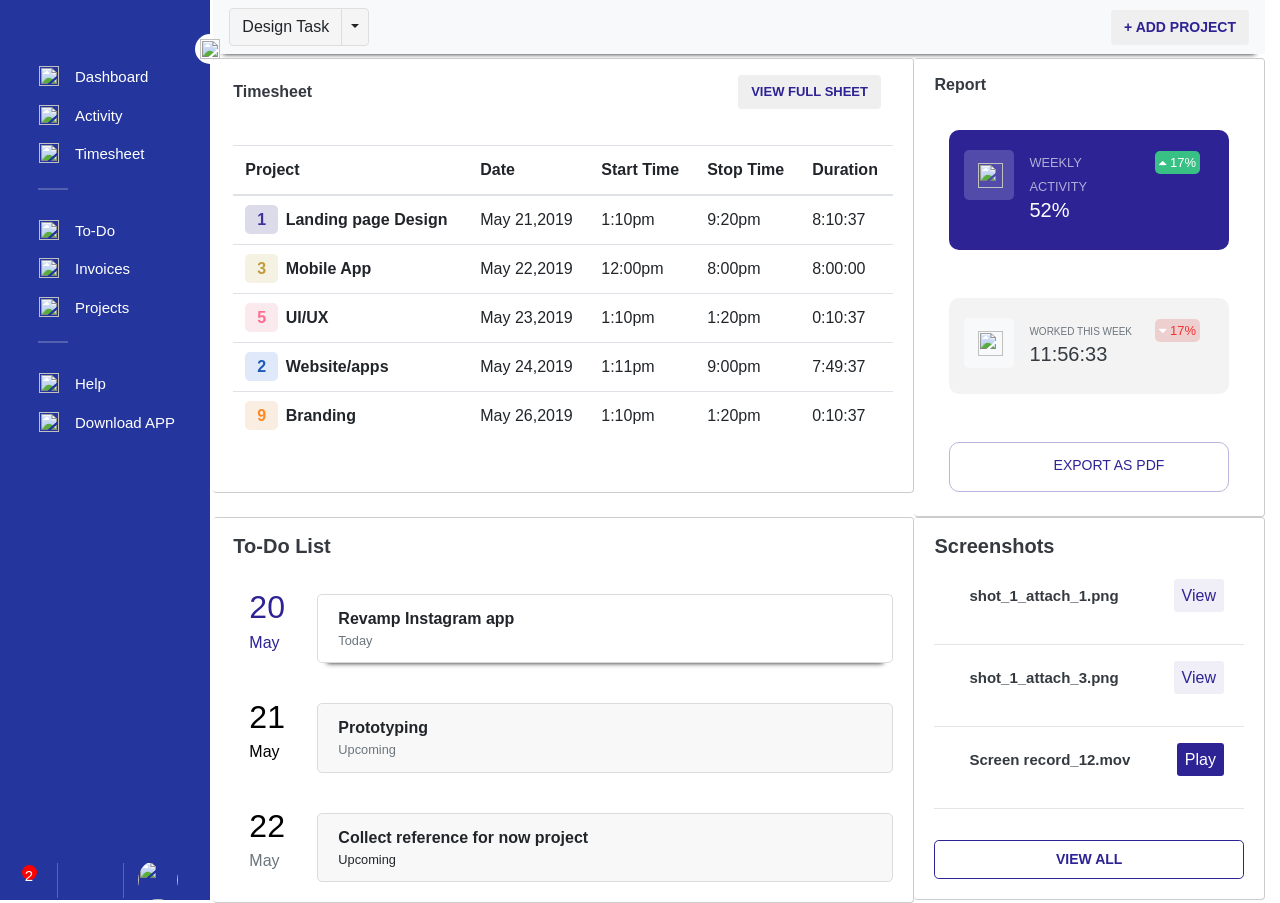
==== index.html @ 521e5159 "Rename Challenge.html to index.html Change name for html file" ====
<!DOCTYPE html>
<html lang="en">

<head>
  <meta charset="UTF-8">
  <meta http-equiv="X-UA-Compatible" content="IE=edge">
  <meta name="viewport" content="width=device-width, initial-scale=1.0">
  <link rel="stylesheet" href="Challenge.css">
  <title>Challenge</title>
  <link rel="stylesheet" href="https://cdn.jsdelivr.net/npm/bootstrap@4.0.0/dist/css/bootstrap.min.css"
    integrity="sha384-Gn5384xqQ1aoWXA+058RXPxPg6fy4IWvTNh0E263XmFcJlSAwiGgFAW/dAiS6JXm" crossorigin="anonymous">
  <script src="https://code.jquery.com/jquery-3.2.1.slim.min.js"
    integrity="sha384-KJ3o2DKtIkvYIK3UENzmM7KCkRr/rE9/Qpg6aAZGJwFDMVNA/GpGFF93hXpG5KkN"
    crossorigin="anonymous"></script>
  <script src="https://cdn.jsdelivr.net/npm/popper.js@1.12.9/dist/umd/popper.min.js"
    integrity="sha384-ApNbgh9B+Y1QKtv3Rn7W3mgPxhU9K/ScQsAP7hUibX39j7fakFPskvXusvfa0b4Q"
    crossorigin="anonymous"></script>
  <script src="https://cdn.jsdelivr.net/npm/bootstrap@4.0.0/dist/js/bootstrap.min.js"
    integrity="sha384-JZR6Spejh4U02d8jOt6vLEHfe/JQGiRRSQQxSfFWpi1MquVdAyjUar5+76PVCmYl"
    crossorigin="anonymous"></script>


  <link rel="stylesheet" href="https://cdnjs.cloudflare.com/ajax/libs/font-awesome/4.7.0/css/font-awesome.min.css">
  <link
    href="https://fonts.googleapis.com/css?family=Nunito:200,200i,300,300i,400,400i,600,600i,700,700i,800,800i,900,900i"
    rel="stylesheet">
</head>


<body>
  <div class="container-fluid">
    <div class="row">
      <div class="col-lg-2 pr-0 mr-0">
        <div class="sidenav" id="sidebar">
          <div class="logo-content m-2">
            <img src="assets/logo.png" alt="">
          </div>
          <div class="right">
            <img src="assets/left_arrow.png" alt="">
          </div>
          <ul>
            <li>
              <a href="#">
                <img src="assets/speedometer.png" alt="">
                <span class="pl-3">Dashboard</span>
              </a>
            </li>
            <li>
              <a href="#">
                <img src="assets/graph.png" alt="">
                <span class="pl-3">Activity</span>
              </a>
            </li>
            <li>
              <a href="#">
                <img src="assets/timer_white.png" alt="">
                <span class="pl-3">Timesheet</span>
              </a>
            </li>
          </ul>
          <div class="hr-align"></div>
          <ul>
            <li>
              <a href="#">
                <img src="assets/icons8-today-96.png" alt="">
                <span class="pl-3">To-Do</span>
              </a>
            </li>
            <li>
              <a href="#">
                <img src="assets/bill.png" alt="">
                <span class="pl-3">Invoices</span>
              </a>
            </li>
            <li>
              <a href="#">
                <img src="assets/folder.png" alt="">
                <span class="pl-3">Projects</span>
              </a>
            </li>
          </ul>
          <div class="hr-align"></div>
          <ul>
            <li>
              <a href="#">
                <img src="assets/help.png" alt="">
                <span class="pl-3">Help</span>
              </a>
            </li>
            <li>
              <a href="#">
                <img src="assets/download.png" alt="">
                <span class="pl-3">Download APP</span>
              </a>
            </li>
          </ul>
          <img src="assets/sidebar_overlay.png" class="sideoverly-img" alt="">
          <div class="row btm" style="margin-left: 3px;">            
            <div class="col-md-2">          
              <span class="custombadge">2</span>              
              <img src="assets/notification.png" class="not-img" alt="">
            </div>
            <div class="col-md-1">
              <div class="vl"></div>
            </div>
            <div class="col-md-2">
              <img src="assets/settings.png" alt="">
            </div>
            <div class="col-md-1 ml">
              <div class="vl"></div>
            </div>
            <div class="col-md-2">
              <img src="assets/avatarpng.png" class="btmavatar" alt="">
            </div>
          </div>

        </div>
      </div>
      <div class="col-lg-10 ml-0 pl-0">
        <div id="content">
          <div id="content-wrapper" class="d-flex flex-column">
            <nav class="navbar navbar-expand-lg navbar-light bg-light">
              <a href="#" class="btn pr-3 hamburger" onclick="openSidenav()"> <i class="fa fa-bars text-dark" aria-hidden="true"></i> </a>
              <!-- split button -->
              <div class="btn-group">
                <button type="button" class="btn btn-light splitbtn">Design Task</button>
                <button type="button" class="btn btn-light splitbtn dropdown-toggle dropdown-toggle-split"
                  data-toggle="dropdown" aria-haspopup="true" aria-expanded="false">
                </button>
                <div class="dropdown-menu">
                  <a class="dropdown-item" href="#">Action</a>
                  <a class="dropdown-item" href="#">Another action</a>
                  <a class="dropdown-item" href="#">Something else here</a>
                  <div class="dropdown-divider"></div>
                  <a class="dropdown-item" href="#">Separated link</a>
                </div>
              </div>
              <button class="navright-btn btn ml-auto">+ ADD PROJECT</button>
            </nav>
            <div class="container-fluid">
              <div class="row mt-1">                
                <div class="col-xl-8 col-lg-7 p-0 ">
                  <div class="card card-outline">
                    
                    <div class="card-header py-3 d-flex flex-row align-items-center justify-content-between">
                      <h6 class="m-0 font-weight-bold text-dark">Timesheet</h6>
                      <div class="dropdown no-arrow">
                        <button class="VFSbtn btn mr-2">VIEW FULL SHEET</button>
                        <a href="#" role="button" id="dropdownMenuLink" data-toggle="dropdown" aria-haspopup="true"
                          aria-expanded="false">
                          <img src="assets/more.png" alt="">
                        </a>
                        <div class="dropdown-menu dropdown-menu-right shadow animated--fade-in"
                          aria-labelledby="dropdownMenuLink">
                          <a class="dropdown-item" href="#">Action</a>
                          <a class="dropdown-item" href="#">Another action</a>
                          <div class="dropdown-divider"></div>
                          <a class="dropdown-item" href="#">Something else here</a>
                        </div>
                      </div>
                    </div>
                    
                    <div class="card-body table-responsive mb-3">
                      <table class="table">
                        <thead>
                          <tr>
                            <th scope="col">Project</th>
                            <th scope="col">Date</th>
                            <th scope="col">Start Time</th>
                            <th scope="col">Stop Time</th>
                            <th scope="col">Duration</th>
                          </tr>
                        </thead>
                        <tbody id="constructTable">
                        </tbody>
                      </table>
                    </div>
                  </div>
                </div>

                <div class="col-xl-4 col-lg-5 p-0">
                  <div class="card shadow card-outline">
                    <div class="card-header py-3 d-flex flex-row align-items-center justify-content-between">
                      <h6 class="m-0 font-weight-bold text-dark">Report</h6>
                    </div>
                    <div class="card-body">
                      <div class="col-lg-12 mb-5">
                        <div class="card report-card text-white shadow">
                          <div class="card-body row">
                            <div class="pl-3 imagecard">
                              <img src="assets/graph.png" alt="">
                            </div>
                            <div class="col report-content">
                              <span class="small">WEEKLY ACTIVITY</span>
                              <div class="text-white-50 h5">52%</div>
                            </div>
                            <div class="float-right mr-4">
                              <a href="#" class="sucessUp"><i class="fa fa-caret-up"></i>
                                <span>17%</span></a>
                            </div>
                          </div>
                        </div>
                      </div>
                      <div class="col-lg-12 mb-5">
                        <div class="card report-card2 text-white shadow">
                          <div class="card-body row">
                            <div class="pl-3 imagecard  bg-light">
                              <img src="assets/timer_blue.png" alt="">
                            </div>
                            <div class="col report-content">
                              <span class="report-text text-muted">worked this week</span>
                              <div class="text-dark h5">11:56:33</div>
                            </div>
                            <div class="float-right mr-4">
                              <a href="#" class="sucessDown"><i class="fa fa-caret-down"></i>
                                <span>17%</span></a>
                            </div>
                          </div>
                        </div>
                      </div>
                      <div class="col-lg-12 mb-1">
                        <div class="exportbtn">
                          <a href="#">
                            <img src="assets/pdf.png" alt="">
                            <span class="pl-3">export as pdf</span>
                          </a>
                        </div>
                      </div>
                    </div>
                  </div>


                </div>
              </div>
            </div>

            <div class="container-fluid">
              <div class="row mt-0 p-0">
                <div class="col-xl-8 col-lg-7 p-0 ">
                  <div class="card card-outline">
                    <div class="card-header py-3 d-flex flex-row align-items-center justify-content-between">
                      <h5 class="m-0 font-weight-bold text-dark">To-Do List</h5>
                    </div>
                    <div class="card-body">
                      <div class="todo-row float-left">
                        <div class="todo-col1 pl-3">
                          <h2 class="card-title">20</h2>
                          <h6 class="card-subtitle mb-2">May</h6>
                        </div>

                      </div>
                      <div class="card float-center pl-4">
                        <div class="card-header todo-card-active">
                          <div class="font-weight-bold">
                            Revamp Instagram app
                            <div class="text-white-50 small text-muted">Today</div>
                          </div>
                          <span class="float-right text-muted" style="margin-top: -33px;"> <img src="assets/more.png"
                              alt="">
                          </span>
                        </div>
                      </div>
                    </div>

                    <div class="card-body">
                      <div class="todo-row float-left">
                        <div class="todo-col1-passive pl-3">
                          <h2 class="card-title">21</h2>
                          <h6 class="card-subtitle mb-2">May</h6>
                        </div>

                      </div>
                      <div class="card float-center pl-4">
                        <div class="card-header todo-card-passive">
                          <div class="font-weight-bold">
                            Prototyping
                            <div class="text-white-50 small text-muted">Upcoming</div>
                          </div>
                          <span class="float-right text-muted" style="margin-top: -33px;"> <img src="assets/more.png"
                              alt="">
                          </span>
                        </div>
                      </div>
                    </div>

                    <div class="card-body">
                      <div class="todo-row float-left">
                        <div class="todo-col1-passive pl-3">
                          <h2 class="card-title">22</h2>
                          <h6 class="card-subtitle mb-2 text-muted">May</h6>
                        </div>
                      </div>
                      <div class="card float-center pl-4">
                        <div class="card-header todo-card-passive">
                          <div class="font-weight-bold">
                            Collect reference for now project
                            <div class="text-white-50 small">Upcoming</div>
                          </div>
                          <span class="float-right text-muted" style="margin-top: -33px;"> <img src="assets/more.png"
                              alt="">
                          </span>
                        </div>
                      </div>
                    </div>
                  </div>
                </div>
                <div class="col-xl-4 col-lg-5 p-0 mt-0">
                  <div class="card shadow card-outline">
                    <div class="card-header py-3 d-flex flex-row align-items-center justify-content-between">
                      <h5 class="m-0 font-weight-bold text-dark">Screenshots</h5>
                    </div>
                    <div class="card-body">
                      <div class="col-lg-12" style="margin-top: -30px;">
                        <div class="card text-white shadow">
                          <div class="card-body row">
                            <div class="">
                              <img src="assets/picture.png" alt="">
                            </div>
                            <div class="col">
                              <span
                                class="screenshort-content-text font-weight-bold text-dark word-break">shot_1_attach_1.png</span>
                            </div>
                            <div class="float-right">
                              <a href="#" class="viewbtn">View</a>
                            </div>
                          </div>
                        </div>
                      </div>
                      <hr class="content-divider">

                      <div class="col-lg-12" style="margin-top: -30px;">
                        <div class="card text-white shadow">
                          <div class="card-body row">
                            <div class="">
                              <img src="assets/picture.png" alt="">
                            </div>
                            <div class="col">
                              <span
                                class="screenshort-content-text font-weight-bold text-dark word-break">shot_1_attach_3.png</span>
                            </div>
                            <div class="float-right">
                              <a href="#" class="viewbtn">View</a>
                            </div>
                          </div>
                        </div>
                      </div>
                      <hr class="content-divider">

                      <div class="col-lg-12" style="margin-top: -30px;">
                        <div class="card text-white shadow">
                          <div class="card-body row">
                            <div class="">
                              <img src="assets/video_camera.png" alt="">
                            </div>
                            <div class="col">
                              <span class="screenshort-content-text font-weight-bold text-dark word-break">Screen
                                record_12.mov</span>
                            </div>
                            <div class="float-right">
                              <a href="#" class="playbtn">Play</a>
                            </div>
                          </div>
                        </div>
                      </div>
                      <hr class="content-divider">

                      <button type="button" class="btn btn-view btn-lg btn-block">view all</button>
                    </div>
                  </div>
                </div>
              </div>
            </div>
          </div>
        </div>
      </div>
    </div>
  </div>


</body>
<script>
  var tableArray = [
    {
      "project": "Landing page Design",
      "date": "May 21,2019",
      "starttime": "1:10pm",
      "stoptime": "9:20pm",
      "duration": "8:10:37",
      "number":"1",
      "color":"#3C339E",
      "background":"#DCDBEA"
    },
    {
      "project": "Mobile App",
      "date": "May 22,2019",
      "starttime": "12:00pm",
      "stoptime": "8:00pm",
      "duration": "8:00:00",
      "number":"3",
      "color":"#BF9C3B",
      "background":"#F5F1E3"
    },
    {
      "project": "UI/UX",
      "date": "May 23,2019",
      "starttime": "1:10pm",
      "stoptime": "1:20pm",
      "duration": "0:10:37",
      "number":"5",
      "color":"#FE6D90",
      "background":"#FAE9ED"
    },
    {
      "project": "Website/apps",
      "date": "May 24,2019",
      "starttime": "1:11pm",
      "stoptime": "9:00pm",
      "duration": "7:49:37",
      "number":"2",
      "color":"#1F59BA",
      "background":"#DFE9FA"
    },
    {
      "project": "Branding",
      "date": "May 26,2019",
      "starttime": "1:10pm",
      "stoptime": "1:20pm",
      "duration": "0:10:37",
      "number":"9",
      "color":"#FF891F",
      "background":"#FAEDE2"
    }
  ];

  buildTable(tableArray)

  function buildTable(data) {
    var table = document.getElementById('constructTable');
    var row
    data.forEach(tabledata => {
      console.log(tabledata.project)
      row = `
        <tr>
        <th scope="row"> <span class="table-row-span" style="background:${tabledata.background}; color:${tabledata.color} ;">${tabledata.number}</span> ${tabledata.project}</th>
        <td>${tabledata.date}</td>
        <td>${tabledata.starttime}</td>
        <td>${tabledata.stoptime}</td>
        <td>${tabledata.duration}</td>
        </tr>
        `
      table.innerHTML += row
    });
  }

  function openSidenav(){
    document.getElementsById("sidebar").style.display = "block";
  }
</script>

</html>
---- Challenge.css ----
.content {
    position: relative;
    display: flex;
}

.content .left {
    width: 16%;
    background: #382F9C;
    height: 100vh;
}

.content .right {
    width: 84%;
    background: #f5f5f5;
    height: 100vh;
}
.table-row-span{
    padding: 6px 12px;
    max-height: 20px;
    margin-right: 3px;
    border-radius: 5px;
}
.VFSbtn {
    font-size: 13px !important;
    font-weight: 600 !important;
    color: #2D2395 !important;
}

.navright-btn {
    font-size: 14px !important;
    font-weight: 700 !important;
    color: #2D2395 !important;
}

.table-bordered td {
    border: none !important;
    border-right: solid 1px #ccc !important;
}

.table-bordered th {
    border: none !important;
    border-right: solid 1px #ccc !important;
}

.table-striped {
    border: none !important;
}

.splitbtn {
    background: #F5F5F5 !important;
    border: 1px solid #DEDEDE !important;
}

.navbar {
    box-shadow: 0px 10px 5px -10px #111 !important;
}

.card {
    background: #fff !important;
    border: none !important;
    border-radius: none !important;
}
.card-outline
{
    border-top: solid 1px #ccc !important;
    border-right: solid 1px #ccc !important;
    border-bottom: solid 1px #ccc !important;
}

.card-header {
    background: #fff !important;
    border: none !important;
}

.txtclr {
    color: #B6B4DA !important;
    font-size: 14px;
}

.imgback {
    display: flex;
    height: 60px;
    width: 60px;
    background: #534BA9;
    justify-content: center;
    border-radius: 10px;
    align-items: center;
}

.imgback img {
    height: 25px;
    width: 25px;
}
.bg-card1{
    background: #382F9C;
    border-radius: 10px;
    border: none !important;
}
.successbadge
{
    display: flex;
    top: -10px;
    right: 0;
    align-items: center;
    justify-content: center;
    position: relative;
    display: flex;
    width: 50px;
    background: #39C084;
}

.todo-row{
    display: flex;
    /* height: 80px;
    line-height: 80px; */
    justify-content: space-evenly;
}
.todo-row .todo-col1{
    display: flex;
    flex-direction: column;
    height: 60px;
    width: 60px;
    color: #2D2395;
    justify-content: center;
}
.todo-col1-passive{
    display: flex;
    flex-direction: column;
    height: 60px;
    width: 60px;
    color: #000;
    justify-content: center;
}
.todo-row .todo-col2 {
    display: flex;
    justify-content: center;
}


.todo-card-active{
    background: #ffffff !important;
    border: 1px solid #DBDBDB !important;
    border-radius: 5px !important;
    box-shadow: 0px 10px 5px -10px #111 !important;
}
.todo-card-passive{
    background: #F8F8F8 !important;
    border: 1px solid #DBDBDB !important;
    border-radius: 5px !important;
}

.report-card:nth-child(1)
{
    background: #2D2395 !important;
    border-radius: 10px !important;
}

.report-card2
{
    background: #F3F3F3 !important;
    border-radius: 10px !important;
}

.report
{
    display: flex;
    justify-content: space-between;
    align-items: center;
}
.report .report-content{
    display: inline-block;
    justify-content: center;
}
.imagecard{
    display: flex;
    justify-content: center;
    align-items: center;
    text-align: center;
    height: 50px;
    width: 50px;
    background: #534BA9;
    border-radius: 5px;
    margin-left: 10px;
}
.imagecard img{
    height: 25px;
    width: 25px;
    margin-left: -14px;
}
.report-content span{
    font: 8px !important;
    color: #B0ADD7;
    text-transform: uppercase;
}
.sucessUp{
    height: 27px;
    width: 100px;
    font-size: 13px;
    color: white;
    padding: 4px;
    border-radius: 5px;
    background: #39C084;
    text-decoration: none;
    cursor: default;
}
.sucessUp:hover{
    color: white;
    text-decoration: none;
    cursor: default;
}
.sucessDown{
    height: 27px;
    width: 100px;
    font-size: 13px;
    color: #F43131;
    padding: 4px;
    border-radius: 5px;
    background: #EECFCF;
    text-decoration: none;
    cursor:default;
}
.sucessDown:hover{
    color: #F43131;
    text-decoration: none;
    cursor: default;
}

.exportbtn{
    height: 50px;
    width: 100%;
    border: 1px solid #BAB6DD; 
    border-radius: 10px;   
}
.exportbtn a{
    position: relative;
    top: 20%;
    left: 30%;
    transform: translate(-50%,-50%);
    color: #2D2395;
    font-size: 14px;
    text-transform: uppercase;
    font-weight: 500;
}

.content-divider{
    height: 15px;
}
.viewbtn{
    height: 40px;
    width: 60px;
    color: #2D2395;
    background: #F0EFF8;
    padding: 8px;
    border-radius: 3px;
    font-weight: 500;
}
.playbtn{
    height: 40px;
    width: 60px;
    color: #fff;
    background: #2D2395;
    padding: 8px;
    border-radius: 3px;
    font-weight: 500;
}
.btn-view{
    background: #fff !important;
    color: #2D2395 !important;
    border: 1px solid #2D2395 !important;
    text-transform: uppercase;
    font-size: 14px !important;
    font-weight: 700 !important;
}
.word-break{
    word-break: break-all;
}
.screenshort-content-text{
    font-size: 15px;
}
.report-text{
    font-size: 10px;
}

/* body {
    position: relative;
    min-height: 100vh;
    width: 100%;
    overflow: hidden;
} */
.logo-content::after{
    content: "";
    background-image: url("Assets/left_arrow.png");
    height: 50px;
    width: 50px;
    background-repeat: no-repeat;
    right: 0;
}

/* sidebar */
.hamburger{
    display: none !important;
}

.sidenav {
    height: 100%;
    width: 210px;
    position: fixed;
    z-index: 1;
    top: 0;
    left: 0;
    background-color: #24369d;
    /* overflow-x: hidden; */
    /* padding-top: 20px; */
    padding: 4px 8px;
    list-style: none;
  }

  .right{
      height: 30px;
      width: 15px;
      background: white;
      position: fixed;
      left: 195px;
      margin-top: -10px;
      display: flex;
      align-items: center;
      justify-content: center;
      border-radius: 30px 0px 0px 30px ;      
  }
  .right img{
      height: 20px;
      width: 20px;
      top: 23px;
      margin-left: 15px;
  }
  .sidenav ul {
    margin-top: 20px;
    list-style: none;
  }

  .sidenav ul li {
    margin-left: -15px;
  }

  .sidenav ul li a img {
    height: 20px;
    width: 20px;
  }

  .sidenav a {
    padding: 10px 8px 6px 6px;
    text-decoration: none;
    list-style: none;
    font-size: 15px;
    color: white;
    display: flex;
  }

  .sidenav a:hover {
    color: #f1f1f1;
  }

  .fs {
    font-size: 18px;
  }

  @media screen and (max-height: 450px) {
    .sidenav {
      padding-top: 15px;
    }

    .sidenav a {
      font-size: 18px;
    }
  }

  @media screen and (max-width: 768px) {
    .hamburger{
        display: block !important;
    }
    .sidenav{
        display: none;
    }
  }

  .hr-align {
    width: 30px !important;
    margin-top: 1rem;
    margin-bottom: 1rem;
    margin-left: 30px !important;
    border: 0;
    border-top: 2px solid rgb(239 235 235 / 23%) !important;
  }

  .btm {
    overflow: hidden;
    position: fixed;
    bottom: 0;
    margin-left: 50px;
  }

  .ml {
    margin-left: 6px;
  }

  .vl {
    border-left: 1px solid rgb(234 240 234 / 26%);
    height: 35px;
  }

  .fa {
    color: white;
  }

  .btmavatar {
    height: 40px;
    width: 40px;
    margin-left: -15px;
    margin-top: -3px;
    border-radius: 50px;
  }

.custombadge{
    position: absolute;
    right:5px;
    top:2px;
    height: 15px;
    width: 15px;
    /* margin-top: -10px; */
    background:red;
    text-align: center;
    border-radius:10px;
    color:white;
    /* padding:px; */
    font-size:15px;
}
.not-img{
    margin-top: 10px;
}
.sideoverly-img{
    height: 110px;
    margin-left: -7px;
    margin-top: -15px;
}

/* sidebar */
/* .badge{
    margin-top: -20px !important;
} */
/* 
.navv{
    position: fixed;
    background: #2D2395;
    width: 100%;
    height: 100vh;

}

.sidebar {
    position: fixed;
    top: 0;
    left: 0;
    height: 100%;
    width: 100%;
}

.sidebar .logo-content {
    color: #fff;
    display: flex;
    height: 50px;
    width: 100%;
    line-height: 50px;
}

.sidebar ul {
    margin-top: 20px;
}

.sidebar ul li {
    position: relative;
    height: 50px;
    width: 100%;
    margin: 0 5px;
    list-style: none;
}

.sidebar ul li a {
    color: #fff;
    display: flex;
    align-items: center;
    text-decoration: none;
}

.sidebar ul li a h6 {
    height: 50px;
    min-width: 50px;
    line-height: 50px;
    text-align: center;
}

.sidebar .profile {
    position: absolute;
    color: #fff;
    bottom: 0;
    left: 0;
}  */
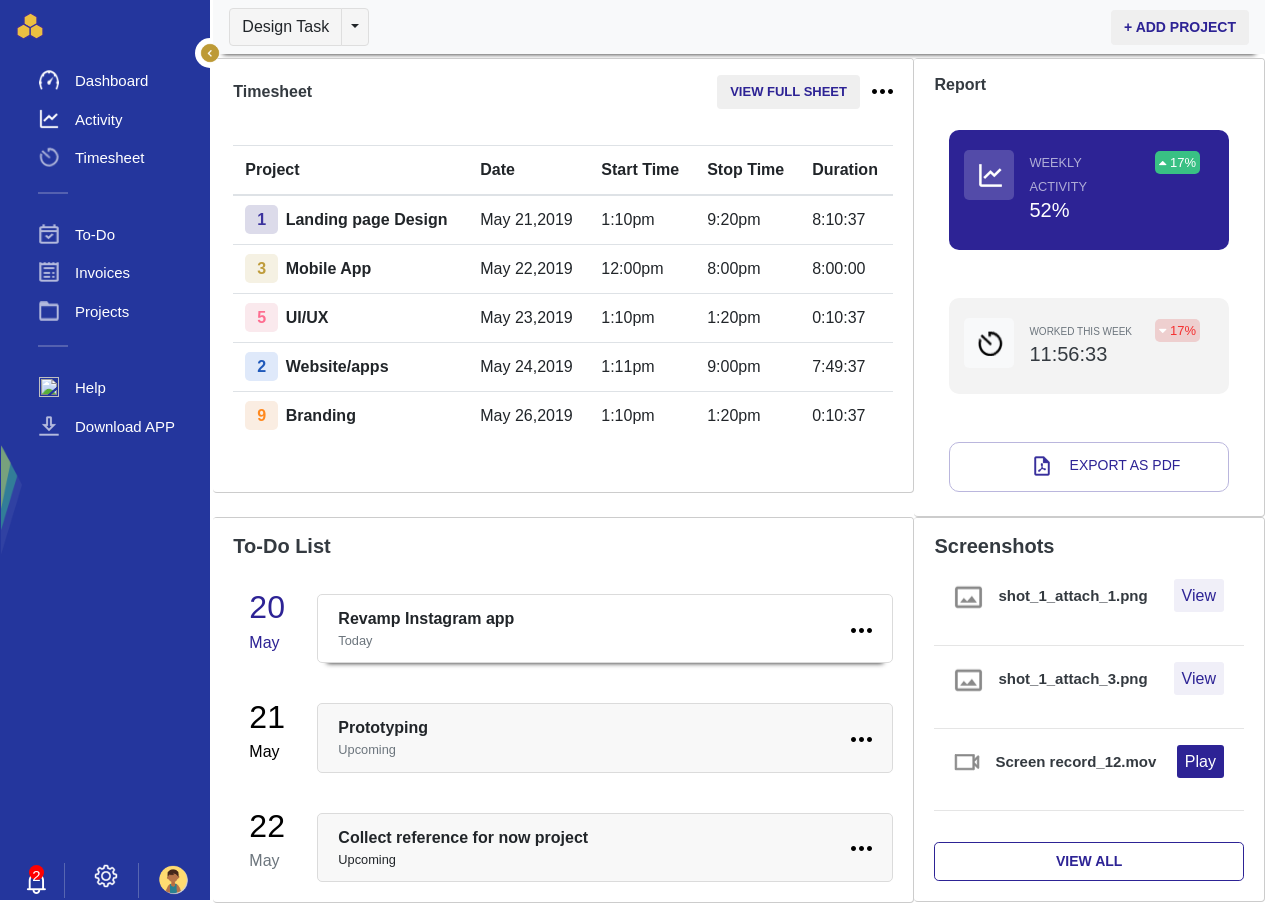
==== commit 6c6e9fa6: "Rename Challenge.html to index.html" ====
--- a/index.html
+++ b/index.html
@@ -33,27 +33,27 @@
       <div class="col-lg-2 pr-0 mr-0">
         <div class="sidenav" id="sidebar">
           <div class="logo-content m-2">
-            <img src="assets/logo.png" alt="">
+            <img src="Assets/logo.png" alt="">
           </div>
           <div class="right">
-            <img src="assets/left_arrow.png" alt="">
+            <img src="Assets/left_arrow.png" alt="">
           </div>
           <ul>
             <li>
               <a href="#">
-                <img src="assets/speedometer.png" alt="">
+                <img src="Assets/speedometer.png" alt="">
                 <span class="pl-3">Dashboard</span>
               </a>
             </li>
             <li>
               <a href="#">
-                <img src="assets/graph.png" alt="">
+                <img src="Assets/graph.png" alt="">
                 <span class="pl-3">Activity</span>
               </a>
             </li>
             <li>
               <a href="#">
-                <img src="assets/timer_white.png" alt="">
+                <img src="Assets/timer_white.png" alt="">
                 <span class="pl-3">Timesheet</span>
               </a>
             </li>
@@ -62,19 +62,19 @@
           <ul>
             <li>
               <a href="#">
-                <img src="assets/icons8-today-96.png" alt="">
+                <img src="Assets/icons8-today-96.png" alt="">
                 <span class="pl-3">To-Do</span>
               </a>
             </li>
             <li>
               <a href="#">
-                <img src="assets/bill.png" alt="">
+                <img src="Assets/bill.png" alt="">
                 <span class="pl-3">Invoices</span>
               </a>
             </li>
             <li>
               <a href="#">
-                <img src="assets/folder.png" alt="">
+                <img src="Assets/folder.png" alt="">
                 <span class="pl-3">Projects</span>
               </a>
             </li>
@@ -89,28 +89,28 @@
             </li>
             <li>
               <a href="#">
-                <img src="assets/download.png" alt="">
+                <img src="Assets/download.png" alt="">
                 <span class="pl-3">Download APP</span>
               </a>
             </li>
           </ul>
-          <img src="assets/sidebar_overlay.png" class="sideoverly-img" alt="">
+          <img src="Assets/sidebar_overlay.png" class="sideoverly-img" alt="">
           <div class="row btm" style="margin-left: 3px;">            
             <div class="col-md-2">          
               <span class="custombadge">2</span>              
-              <img src="assets/notification.png" class="not-img" alt="">
+              <img src="Assets/notification.png" class="not-img" alt="">
             </div>
             <div class="col-md-1">
               <div class="vl"></div>
             </div>
             <div class="col-md-2">
-              <img src="assets/settings.png" alt="">
+              <img src="Assets/settings.png" alt="">
             </div>
             <div class="col-md-1 ml">
               <div class="vl"></div>
             </div>
             <div class="col-md-2">
-              <img src="assets/avatarpng.png" class="btmavatar" alt="">
+              <img src="Assets/avatarpng.png" class="btmavatar" alt="">
             </div>
           </div>
 
@@ -148,7 +148,7 @@
                         <button class="VFSbtn btn mr-2">VIEW FULL SHEET</button>
                         <a href="#" role="button" id="dropdownMenuLink" data-toggle="dropdown" aria-haspopup="true"
                           aria-expanded="false">
-                          <img src="assets/more.png" alt="">
+                          <img src="Assets/more.png" alt="">
                         </a>
                         <div class="dropdown-menu dropdown-menu-right shadow animated--fade-in"
                           aria-labelledby="dropdownMenuLink">
@@ -188,7 +188,7 @@
                         <div class="card report-card text-white shadow">
                           <div class="card-body row">
                             <div class="pl-3 imagecard">
-                              <img src="assets/graph.png" alt="">
+                              <img src="Assets/graph.png" alt="">
                             </div>
                             <div class="col report-content">
                               <span class="small">WEEKLY ACTIVITY</span>
@@ -205,7 +205,7 @@
                         <div class="card report-card2 text-white shadow">
                           <div class="card-body row">
                             <div class="pl-3 imagecard  bg-light">
-                              <img src="assets/timer_blue.png" alt="">
+                              <img src="Assets/timer_blue.png" alt="">
                             </div>
                             <div class="col report-content">
                               <span class="report-text text-muted">worked this week</span>
@@ -221,7 +221,7 @@
                       <div class="col-lg-12 mb-1">
                         <div class="exportbtn">
                           <a href="#">
-                            <img src="assets/pdf.png" alt="">
+                            <img src="Assets/pdf.png" alt="">
                             <span class="pl-3">export as pdf</span>
                           </a>
                         </div>
@@ -255,7 +255,7 @@
                             Revamp Instagram app
                             <div class="text-white-50 small text-muted">Today</div>
                           </div>
-                          <span class="float-right text-muted" style="margin-top: -33px;"> <img src="assets/more.png"
+                          <span class="float-right text-muted" style="margin-top: -33px;"> <img src="Assets/more.png"
                               alt="">
                           </span>
                         </div>
@@ -276,7 +276,7 @@
                             Prototyping
                             <div class="text-white-50 small text-muted">Upcoming</div>
                           </div>
-                          <span class="float-right text-muted" style="margin-top: -33px;"> <img src="assets/more.png"
+                          <span class="float-right text-muted" style="margin-top: -33px;"> <img src="Assets/more.png"
                               alt="">
                           </span>
                         </div>
@@ -296,7 +296,7 @@
                             Collect reference for now project
                             <div class="text-white-50 small">Upcoming</div>
                           </div>
-                          <span class="float-right text-muted" style="margin-top: -33px;"> <img src="assets/more.png"
+                          <span class="float-right text-muted" style="margin-top: -33px;"> <img src="Assets/more.png"
                               alt="">
                           </span>
                         </div>
@@ -314,7 +314,7 @@
                         <div class="card text-white shadow">
                           <div class="card-body row">
                             <div class="">
-                              <img src="assets/picture.png" alt="">
+                              <img src="Assets/picture.png" alt="">
                             </div>
                             <div class="col">
                               <span
@@ -332,7 +332,7 @@
                         <div class="card text-white shadow">
                           <div class="card-body row">
                             <div class="">
-                              <img src="assets/picture.png" alt="">
+                              <img src="Assets/picture.png" alt="">
                             </div>
                             <div class="col">
                               <span
@@ -350,7 +350,7 @@
                         <div class="card text-white shadow">
                           <div class="card-body row">
                             <div class="">
-                              <img src="assets/video_camera.png" alt="">
+                              <img src="Assets/video_camera.png" alt="">
                             </div>
                             <div class="col">
                               <span class="screenshort-content-text font-weight-bold text-dark word-break">Screen
